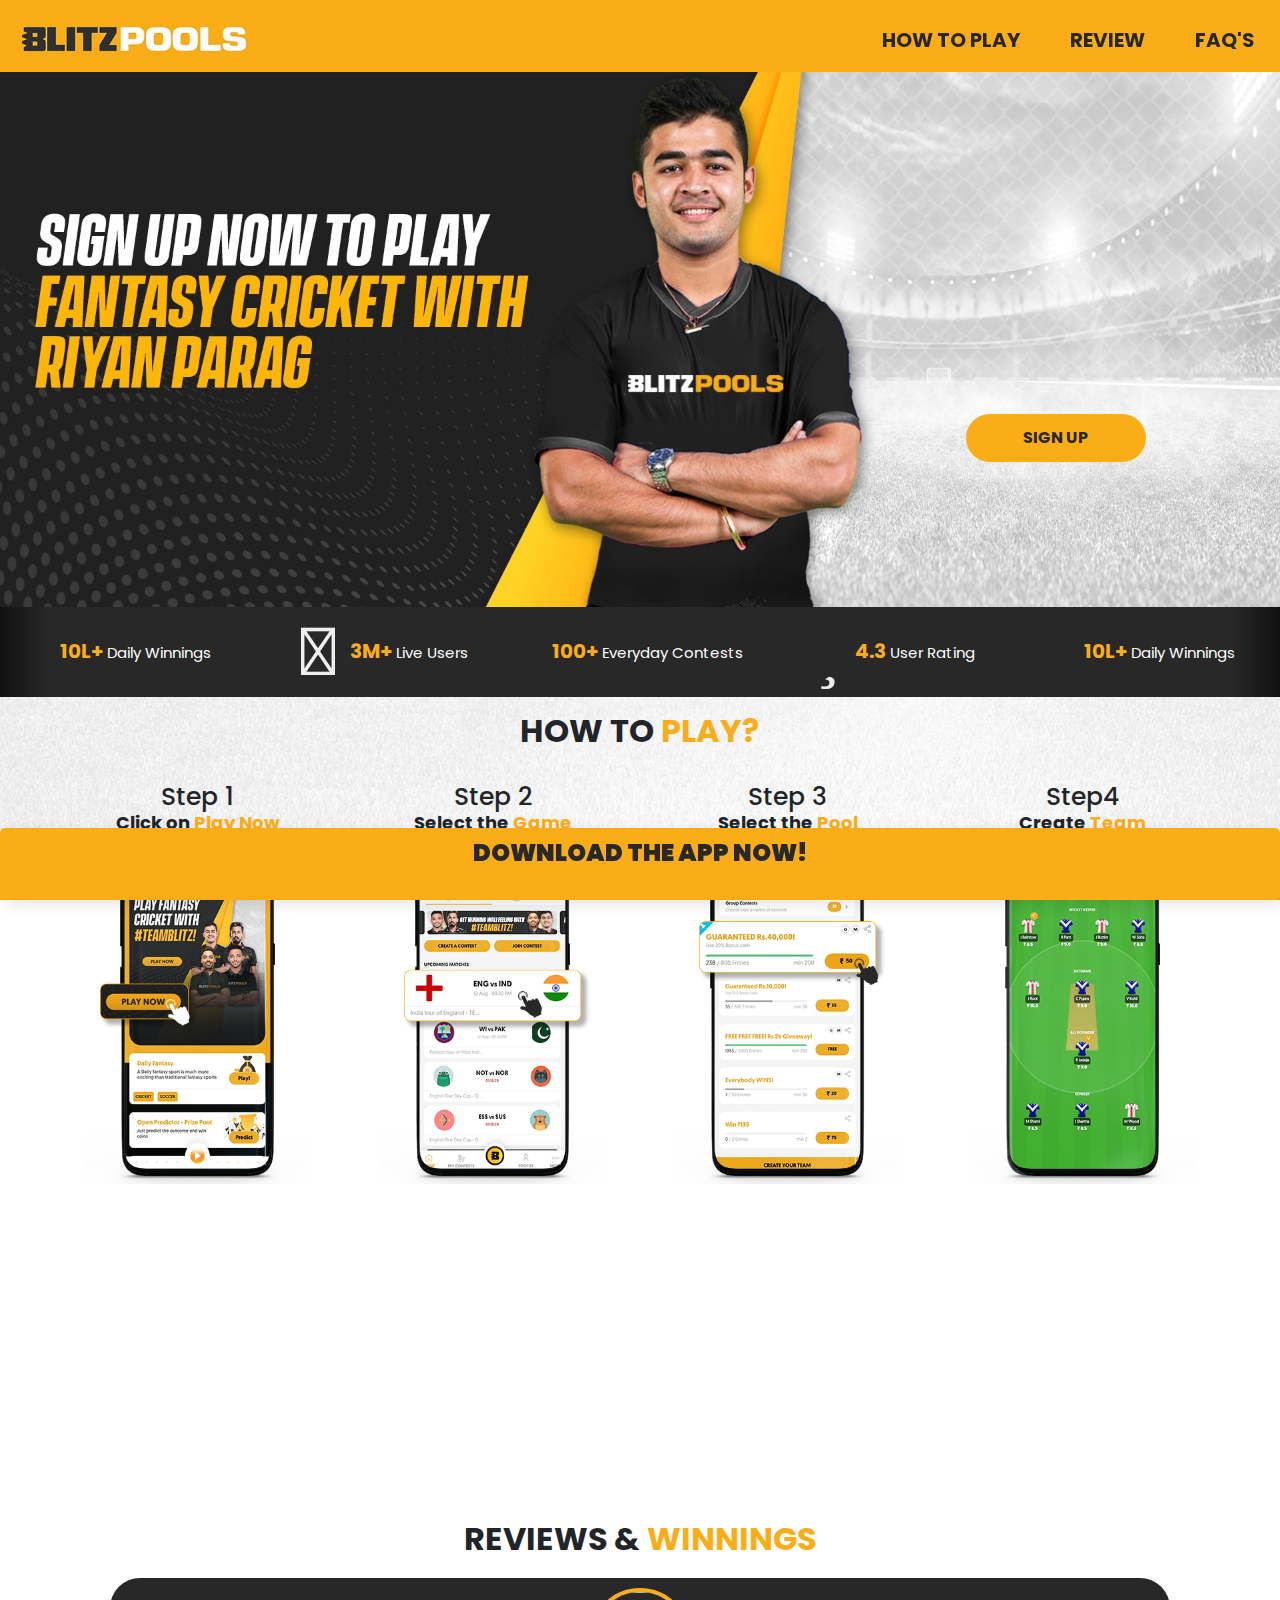
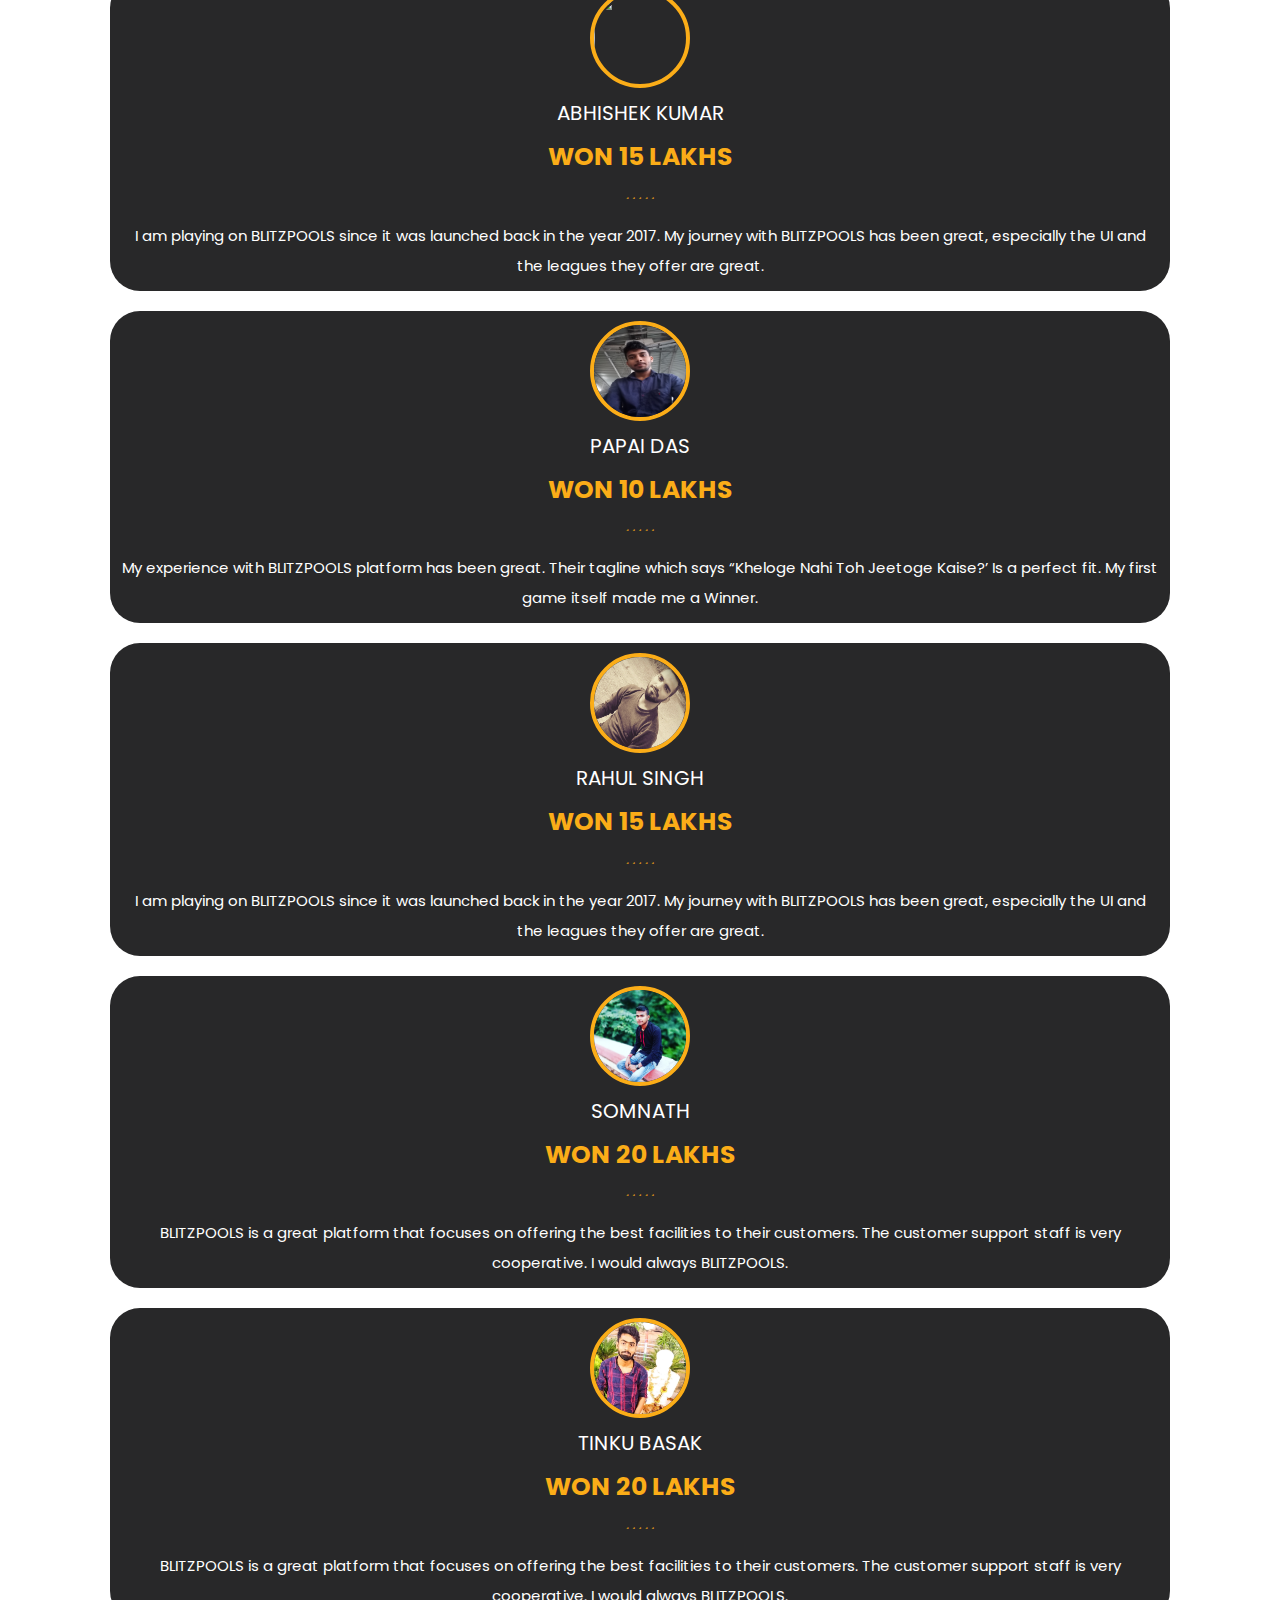
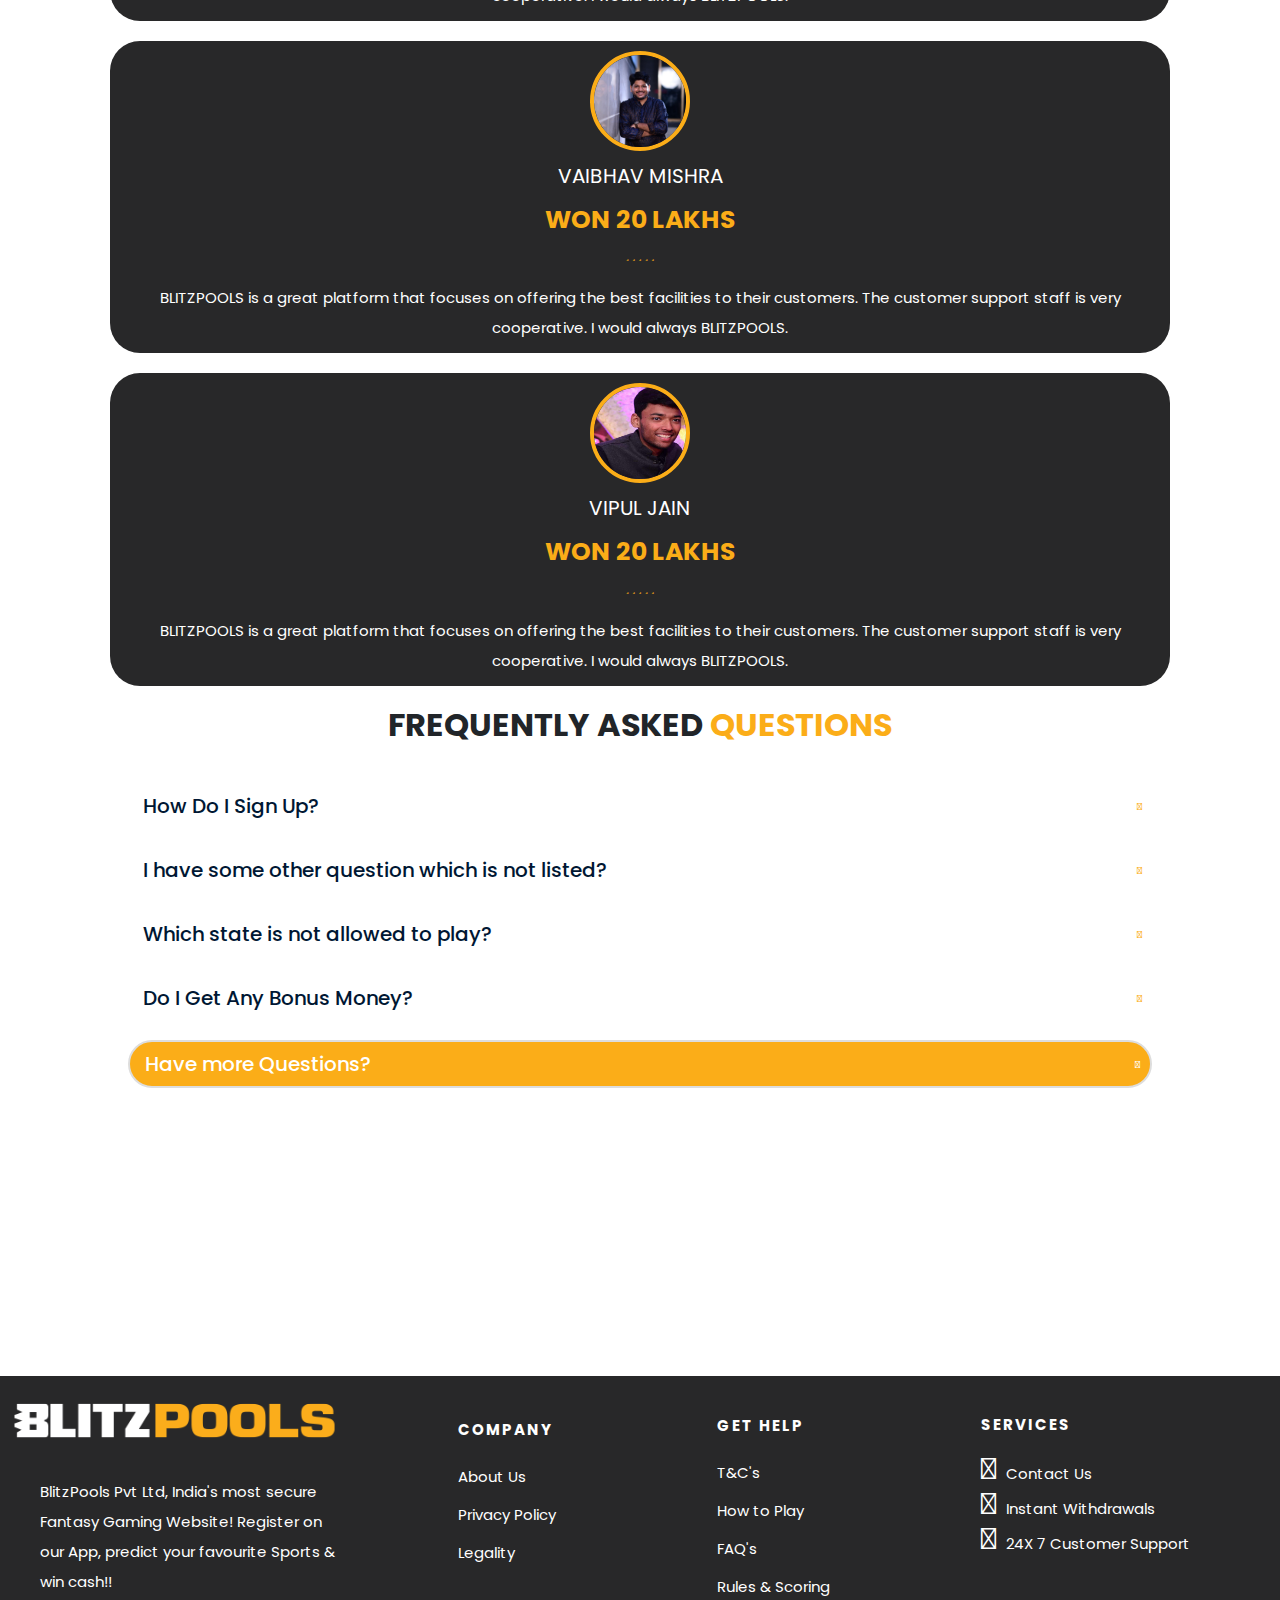
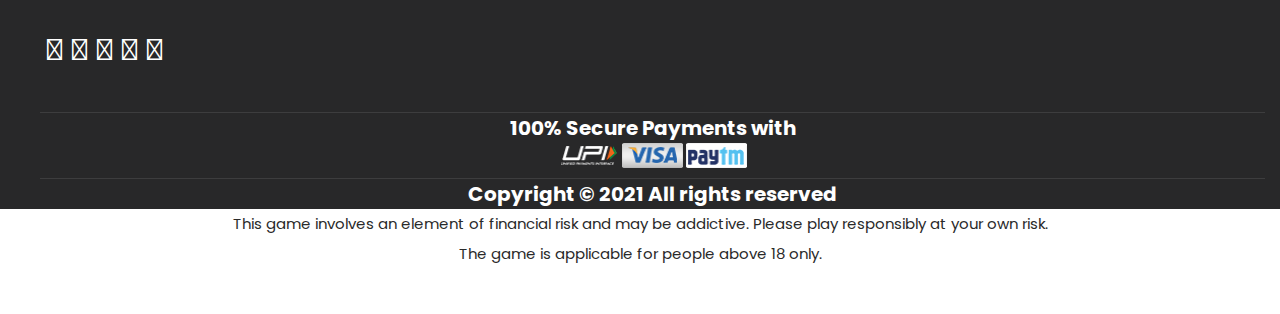
==== index.html @ 27506a24 "Add files via upload" ====
<!DOCTYPE html>
<html lang="en">

  <head>

    <meta charset="UTF-8">
    <meta name="viewport" content="width=device-width, initial-scale=1, shrink-to-fit=no">
    <meta name="description" content="">
    <meta name="author" content="">
    <link rel="preconnect" href="https://fonts.gstatic.com">

  

    <link rel="stylesheet" href="https://cdnjs.cloudflare.com/ajax/libs/font-awesome/5.12.0-2/css/all.min.css" integrity="sha256-46r060N2LrChLLb5zowXQ72/iKKNiw/lAmygmHExk/o=" crossorigin="anonymous" />
    <link href="https://fonts.googleapis.com/css2?family=Poppins:wght@100;200;300;400;500;600;700;800;900&display=swap" rel="stylesheet">


    <link href="https://maxcdn.bootstrapcdn.com/bootstrap/3.3.7/css/bootstrap.min.css" rel="stylesheet" integrity="sha384-BVYiiSIFeK1dGmJRAkycuHAHRg32OmUcww7on3RYdg4Va+PmSTsz/K68vbdEjh4u" crossorigin="anonymous">
    <link rel="stylesheet" href="https://maxcdn.bootstrapcdn.com/font-awesome/4.7.0/css/font-awesome.min.css" integrity="sha384-wvfXpqpZZVQGK6TAh5PVlGOfQNHSoD2xbE+QkPxCAFlNEevoEH3Sl0sibVcOQVnN" crossorigin="anonymous">
    <link rel="stylesheet" href="https://cdnjs.cloudflare.com/ajax/libs/owl-carousel/1.3.3/owl.carousel.min.css">
    <link rel="stylesheet" href="https://cdnjs.cloudflare.com/ajax/libs/owl-carousel/1.3.3/owl.theme.min.css">
 

    <link rel="shortcut icon" href="https://www.blitzpools.com/favicon-32x32.png" type="image/x-icon">
    <title>BLITZPOOLS</title>

    <!-- Bootstrap core CSS -->
    <link href="vendor/bootstrap/css/bootstrap.min.css" rel="stylesheet">


    <!-- Additional CSS Files -->
   
    <link rel="stylesheet" href="assets/css/templatemo-onix-digital.css">
 

    <link rel="stylesheet" href="https://maxcdn.bootstrapcdn.com/bootstrap/3.3.7/css/bootstrap-theme.min.css">

<link href="https://maxcdn.bootstrapcdn.com/font-awesome/4.7.0/css/font-awesome.min.css" rel="stylesheet">
<meta charset="utf-8">

<script src="vendor/jquery/jquery.min.js"></script>
  <script src="vendor/bootstrap/js/bootstrap.bundle.min.js"></script>


<script type="text/javascript" src="https://code.jquery.com/jquery-1.12.0.min.js"></script>
<script type="text/javascript" src="https://cdnjs.cloudflare.com/ajax/libs/owl-carousel/1.3.3/owl.carousel.min.js"></script>







  </head>

<body>


  <!---Back to top-->

  <button id="back-to-top-btn"><i class="fas fa-angle-double-up"></i></button>

  <!----end of back to top-->



  <!-- ***** Header Area Start ***** -->
  <nav id="hea">
    <div class="logo" ><img src="/Image/blitzpool_final.jpg" alt="" srcset=""></div>
    <div class="openMenu"><i class="fa fa-bars"></i></div>
    <ul class="mainMenu">
       
        <li><a href="#downloading">How to Play</a></li>
        <li><a href="#review">Review</a></li>
        <li><a href="#faq">FAQ's</a></li>
      
        <div class="closeMenu"><i class="fa fa-times"></i></div>
        <span class="icons">
          <a href="https://www.facebook.com/Blitzpools" target="_blank"><i class="fab fa-facebook fa-2x"></i></a>
                  <a href="https://twitter.com/blitzpoolsindia?lang=en" target="_blank"><i class="fab fa-twitter fa-2x"></i></a>
                  <a href="https://www.instagram.com/blitzpoolsofficial/?hl=en" target="_blank"><i class="fab fa-instagram fa-2x"></i></a>
                  <a href="https://www.youtube.com/c/Blitzpools" target="_blank"><i class="fab fa-youtube fa-2x"></i></a>
                  <a href="https://www.linkedin.com/company/blitzpools/mycompany/" target="_blank"><i class="fab fa-linkedin fa-2x"></i></a>
        </span>
    </ul>

          



    
  </nav>
 <!------starting page-->
 
 
  <div class="banner-area">
    
    <div class="content-area">
      <div class="content">
       
        <img src="/Image/Riyan_Desktop.jpg" alt="" srcset="">
      </div>
      <div class="content1"><img src="/Image/mob.jpg" alt="" srcset="">
        <button id="open-popup-btn" class="center">SIGN UP</button>
       
      </div>
     
          <!----pop up-->
        <div class="popup center">
        
          <div class="title">
            Download for Android
          </div>
          
          <img src="/Image/Button_Android.png" class="android" alt="" srcset="">
          <div class="title">
              Download for Apple
            </div>
      <img src="/Image/Button_Apple.png" class="apple" alt="" srcset="">
          <div class="dismiss-btn">
            <button id="dismiss-popup-btn">
              Dismiss
            </button>
          </div>
        </div>    
        
        <!----end of pop up-->
     
      
    </div>
  
 
      
      <div class="android-button">
        
    
        
        <button class="app-but">SIGN UP</button>
       
      </div>

     
      <div class="marquee">
        <ul class="marquee-content">
          <li><i class="fas fa-cash-register fa-xs"> </i>
            <p><span>10L+</span> Daily Winnings</p></li>

      
          <li><i class="fas fa-users fa-xs"> </i>
            <p > <span>3M+</span> Live Users</p></li>

         
             
          <li><i class="fas fa-ticket-alt fa-xs">
             </i>
             <p ><span>100+</span> Everyday Contests</p></li>
            
            
          <li><i class="fas fa-star fa-xs">
            </i> 
            <p > <span >4.3</span> User Rating</p></li>
           
            
      
        </ul>
      </div>
        
      

    </div>
<!----end of starting page-->




<!---start of downloadbutton-->
<div class="start-btn">
<a class="back-to-top" href="#">Download the App now!</a>
</div>
<div class="center11 modal-box">
  <div class="fas fa-times"></div>
  
  <header>Download for Android</header>
 <img src="/Image/Button_Android.png" alt="" srcset="">
 <header style="padding-top: 30px;">Download for Apple</header>
 <img src="/Image/Button_Apple.png" alt="" srcset="">
  
 
</div>
<script>
  $(document).ready(function(){
    $('.start-btn').click(function(){
      $('.modal-box').toggleClass("show-modal");
      $('.start-btn').toggleClass("show-modal");
    });
    $('.fa-times').click(function(){
      $('.modal-box').toggleClass("show-modal");
      $('.start-btn').toggleClass("show-modal");
    });
  });
</script>




<!--end of download button-->

<!---End of about steps-->




<!---Downloading steps-->



<section id="downloading">
  <div class="section1">
  <div class="down">
  <h1>HOW TO <span class="win">PLAY?</span></h1>
  
    </div>
  <div class="holdingcontainer">
    <div class="internalcontainerL"><h2>Step 1</h2><h5 style="font-weight: bold;">Click on <span style="color: #fbad18;">Play Now</span></h5><img class="dasimages" src="/Image/Mobile_1 (1).png" width="100%"/></div>

    <div class="internalcontainerM"><h2>Step 2</h2><h5 style="font-weight: bold;">Select the <span style="color: #fbad18;">Game</span></h5><img class="dasimages" src="/Image/Mobile_2 (1).png" width="100%"/> </div>

    <div class="internalcontainerM"><h2>Step 3</h2><h5 style="font-weight: bold;">Select the <span style="color: #fbad18;">Pool</span></h5><img class="dasimages" src="/Image/Mobile_3 (1).png" width="100%"/> </div>

    <div class="internalcontainerR"><h2>Step4</h2><h5 style="font-weight: bold;">Create <span style="color: #fbad18;">Team</span></h5><img class="dasimages" src="/Image/Mobile_4.png" width="100%"/></div>
  </div>

</div>
</section>
<!---End of Downloading steps-->

  


<!----Start of Review Tab-->
<section id="review">
  <div class="rev-section">

    <h1>REVIEWS & <span class="h22">WINNINGS</span></h1>
    

  
      
          <div id="testimonial-slider" class="owl-carousel">
             
                  <div class="testimonial">
                    <img src="/About us image/Winners/Abhishek Kumar(1).png" alt="">
                    <div class="name">Abhishek Kumar</div>
                    <div class="winnings">WON 15 LAKHS</div>
                    <div class="stars">
                      <i class="fas fa-star"></i>
                      <i class="fas fa-star"></i>
                      <i class="fas fa-star"></i>
                      <i class="fas fa-star"></i>
                      <i class="far fa-star"></i>
                    </div>
      
                   <p>
                    I am playing on BLITZPOOLS since it was launched back in the year 2017. My journey with BLITZPOOLS has been great, especially the UI and the leagues they offer are great.
                   </p>
                  </div>
                

              <div class="col">
                  <div class="testimonial">
                    <img src="/About us image/Winners/Papai Das(1).jpg" alt="">
                    <div class="name">Papai Das</div>
                    <div class="winnings">WON 10 LAKHS</div>
                    <div class="stars">
                      <i class="fas fa-star"></i>
                      <i class="fas fa-star"></i>
                      <i class="fas fa-star"></i>
                      <i class="fas fa-star"></i>
                      <i class="far fa-star"></i>
                     
                    </div>
      <p>
        My experience with BLITZPOOLS platform has been great. Their tagline which says “Kheloge Nahi Toh Jeetoge Kaise?’ Is a perfect fit. My first game itself made me a Winner.
      </p>
                  </div>
                </div>

              <div class="col">
                  <div class="testimonial">
                    <img src="/About us image/Winners/Rahul Singh(1).jpg" alt="">
                    <div class="name">Rahul Singh</div>
                    <div class="winnings">WON 15 LAKHS</div>
                    <div class="stars">
                      <i class="fas fa-star"></i>
                      <i class="fas fa-star"></i>
                      <i class="fas fa-star"></i>
                      <i class="fas fa-star"></i>
                      <i class="far fa-star"></i>
                    </div>
      
                   <p>
                    I am playing on BLITZPOOLS since it was launched back in the year 2017. My journey with BLITZPOOLS has been great, especially the UI and the leagues they offer are great.
                   </p>
                  </div>
                </div>

              <div class="col">
                  <div class="testimonial">
                    <img src="/About us image/Winners/Somnath Winner 1.jpg" alt="">
                    <div class="name">Somnath</div>
                    <div class="winnings">WON 20 LAKHS</div>
                    <div class="stars">
                      <i class="fas fa-star"></i>
                      <i class="fas fa-star"></i>
                      <i class="fas fa-star"></i>
                      <i class="fas fa-star"></i>
                      <i class="fas fa-star"></i>
                    </div>
      
                    <p>BLITZPOOLS is a great platform that focuses on offering the best facilities to their customers. The customer support staff is very cooperative. I would always BLITZPOOLS.</p>
                  </div>
                </div>

                <div class="col">
                  <div class="testimonial">
                    <img src="/About us image/Winners/Tinku Basak(2).jpg" alt="">
                    <div class="name">Tinku Basak</div>
                    <div class="winnings">WON 20 LAKHS</div>
                    <div class="stars">
                      <i class="fas fa-star"></i>
                      <i class="fas fa-star"></i>
                      <i class="fas fa-star"></i>
                      <i class="fas fa-star"></i>
                      <i class="fas fa-star"></i>
                    </div>
      
                    <p>BLITZPOOLS is a great platform that focuses on offering the best facilities to their customers. The customer support staff is very cooperative. I would always BLITZPOOLS.</p>
                  </div>
                </div>


                <div class="col">
                  <div class="testimonial">
                    <img src="/About us image/Winners/Vaibhav Mishra.jpg" alt="">
                    <div class="name">Vaibhav Mishra</div>
                    <div class="winnings">WON 20 LAKHS</div>
                    <div class="stars">
                      <i class="fas fa-star"></i>
                      <i class="fas fa-star"></i>
                      <i class="fas fa-star"></i>
                      <i class="fas fa-star"></i>
                      <i class="fas fa-star"></i>
                    </div>
      
                    <p>BLITZPOOLS is a great platform that focuses on offering the best facilities to their customers. The customer support staff is very cooperative. I would always BLITZPOOLS.</p>
                  </div>
                </div>


                <div class="col">
                  <div class="testimonial">
                    <img src="/About us image/Winners/Vipul Jain(1).jpg" alt="">
                    <div class="name">Vipul Jain</div>
                    <div class="winnings">WON 20 LAKHS</div>
                    <div class="stars">
                      <i class="fas fa-star"></i>
                      <i class="fas fa-star"></i>
                      <i class="fas fa-star"></i>
                      <i class="fas fa-star"></i>
                      <i class="far fa-star"></i>
                    </div>
      
                    <p>BLITZPOOLS is a great platform that focuses on offering the best facilities to their customers. The customer support staff is very cooperative. I would always BLITZPOOLS.</p>
                  </div>
                </div>
          </div>
      
  

</div>
</section>

<!----End of Review Tab-->

<!--Start of FAQ's-->
<section id="faq">
  <div class="title1">
  <h1>FREQUENTLY ASKED <span class="h111">QUESTIONS</span></h1></div>
  

  <div class="faq-container">
  
  <div class="accordion">
      <h5>How Do I Sign Up?</h5>
      <i class="fas fa-minus"></i>
      <i class="fas fa-plus"></i>
  </div>
  <div class="panal">
      <p>By clicking the Sign Up Button and filling your Details, you can sign up BlitzPools.</p>
  </div>


  <div class="accordion">
    <h5>I have some other question which is not listed?</h5>
    <i class="fas fa-minus"></i>
    <i class="fas fa-plus"></i>
</div>
<div class="panal">
    <p>Please mail support@blitzpools.com and our support team will respond back within 24 Hours.</p>
</div>

 

  <div class="accordion">
    <h5> Which state is not allowed to play?</h5>
    <i class="fas fa-minus"></i>
    <i class="fas fa-plus"></i>
</div>
<div class="panal">
    <p>Users from TamilNadu, Andhra Pradesh, Telangana, Odisha, Assam, Nagaland, Sikkim, Kerala, Meghalaya & West Bengal are not permitted to enter the challenges.</p>
</div>

<div class="accordion">
  <h5>Do I Get Any Bonus Money?</h5>
  <i class="fas fa-minus"></i>
  <i class="fas fa-plus"></i>
</div>
<div class="panal">
  <p>Yes, You will instantly get Rs 50 as a Sign up Bonus Instantly!</p>
</div>


<div class="accordion active">
  <h5>Have more Questions?</h5>
  <i class="fas fa-minus"></i>
  <i class="fas fa-plus"></i>
</div>
<div class="panal main">
  <a href="/faq.html" target="_blank"><p>Load more...</p></a>
</div>



 

  
</div>




</section>








<!----footer-->
<footer class="footer">

  <div class="container1">
  
 
      <div class="row">
       

          <div class="col-lg-3 col-md-6 col-sm-6">
            
              <div class="footer-about">
              
                  <div class="footer-logo">
                      <a href="#"><img src="Image/Logo_370x57 (1).png" alt=""></a>
                      
                    </div>
                
                 
                  <p>BlitzPools Pvt Ltd, India's most secure Fantasy Gaming Website! Register on our App, predict your favourite Sports & win cash!!</p>
                  <span class="footer-widget">
                    <a href="https://www.facebook.com/Blitzpools" target="_blank"><i class="fab fa-facebook fa-2x"></i></a>
                            <a href="https://twitter.com/blitzpoolsindia?lang=en" target="_blank"><i class="fab fa-twitter fa-2x"></i></a>
                            <a href="https://www.instagram.com/blitzpoolsofficial/?hl=en" target="_blank"><i class="fab fa-instagram fa-2x"></i></a>
                            <a href="https://www.youtube.com/c/Blitzpools" target="_blank"><i class="fab fa-youtube fa-2x"></i></a>
                            <a href="https://www.linkedin.com/company/blitzpools/mycompany/" target="_blank"><i class="fab fa-linkedin fa-2x"></i></a>
                  </span>
                
              </div>
    
          </div>

          <div class="col-lg-2 offset-lg-1 col-md-3 col-sm-6">
              <span class="footer-widget c-1">
                <h6>Company</h6>
                  
                    <li>  <a href="/aboutus.html" target="_blank">About Us</a></li>
                    <li>  <a href="/privacy.html" target="_blank">Privacy Policy</a></li>
                    <li>  <a href="/legal.html" target="_blank">Legality</a></li>
                    <li>  <a href="/legal.html" target="_blank" style="color: #282829;" >Legality</a></li>
              </span>
          </div>

          <div class="col-lg-2 col-md-3 col-sm-6">
              <span class="footer-widget c-2">
                  <h6>Get Help</h6>
                  
                  <li>      <a href="/t&c.html" target="_blank">T&C's</a></li>
                    <li>     <a href="/play.html" target="_blank">How to Play</a></li>
                      <li>    <a href="/faq.html" target="_blank">FAQ's</a></li>
                        <li>  <a href="#downloading">Rules & Scoring </a></li>
                        <li>  <a href="#downloading" style="color: #282829;" >Rules & Scoring </a></li>


                  
              </span>
          </div>

          <div class="col-lg-3 offset-lg-1 col-md-6 col-sm-6">
              <div class="footer-widget c-3">
                  <h6>Services</h6>
                  <div class="footer-newslatter">
                      <p style="font-weight: 400;"><i class="fas fa-address-card fa-2x" style="padding-right: 10px;"></i><a style="color: white;" href="/contact.html" target="_blank">Contact Us</a></p>
                      <p style="font-weight: 400;"><i class="fas fa-money fa-2x" style="padding-right: 10px;"></i>Instant Withdrawals </p>
                      <p style="font-weight: 400;"><i class="fas fa-phone fa-2x" style="padding-right: 10px;"></i>24X 7 Customer Support </p>
              
                  </div>

              </div>
       


      </div>

      <div class="row">
          <div class="col-lg-12 text-center">
              <div class="footer-copyright-text">
                  <p style="font-weight: bold;font-size: 20px;">100% Secure Payments with</p>
                
                <div class="payment">
                <img src="/Image/Upi.png" style="width: 5%;" alt="" srcset="">
                <img src="/Image/Visa.png" style="width: 5%;" alt="" srcset="">
                <img src="/Image/Paytm.png" style="width: 5%;" alt="" srcset="">
                </div>
              </div>

          </div>
      </div>

      <div class="row">
          <div class="col-lg-12 text-center">
              <div class="footer-copyright-text ">
                  <p style="font-weight: bold;font-size: 20px;">Copyright &copy; 2021 All rights reserved</p>
     
              </div>
          </div>
      </div>

     


  </div>

</footer>
<div class="row1" style="padding-bottom: 45px;">
         
  <p>This game involves an element of financial risk and may be addictive. Please play responsibly at your own risk. <br>The game is applicable for people above 18 only.</p>

</div>
<!----End of footer-->















  <!-- Scripts -->

  <!-- <script type="text/javascript" src="https://code.jquery.com/jquery-1.12.0.min.js"></script>
  <script type="text/javascript" src="https://cdnjs.cloudflare.com/ajax/libs/owl-carousel/1.3.3/owl.carousel.min.js"></script>
   -->
  <script>
      $(document).ready(function(){
          $("#testimonial-slider").owlCarousel({
              items:3,
              itemsDesktop:[1000,3],
              itemsDesktopSmall:[980,2],
              itemsTablet:[768,2],
              itemsMobile:[900,1],
              pagination:true,
              navigation:false,
              slideSpeed:1000,
              autoPlay:true
          });
      });
  </script>
  
  
  <script src="assets/js/owl-carousel.js"></script>
  <script src="assets/js/animation.js"></script>
  <script src="assets/js/imagesloaded.js"></script>
  <script src="assets/js/custom.js"></script>

  <script src="./assets/app.js"></script>
  
  
</body>
</html>
---- assets/css/templatemo-onix-digital.css ----
@import url('https://fonts.googleapis.com/css?family=Montserrat');
@import url('https://fonts.googleapis.com/css2?family=Poppins:wght@100;200;300;400;500;600;700;800;900&display=swap');
html, body, div, span, applet, object, iframe, h1, h2, h3, h4, h5, h6, p, blockquote, div
pre, a, abbr, acronym, address, big, cite, code, del, dfn, em, font, img, ins, kbd, q,
s, samp, small, strike, strong, sub, sup, tt, var, b, u, i, center, dl, dt, dd, ol, ul, li,
figure, header, nav, section, article, aside, footer, figcaption {
  margin: 0;
  padding: 0;
  border: 0;
  outline: 0;
}





ul, li {
  padding: 0;
  margin: 0;
  list-style: none;
}


* {
  box-sizing: border-box;
}

html, body {
  font-family: 'Poppins', sans-serif;
  font-weight: 400;
  background-color:#fbad18;
  -ms-text-size-adjust: 100%;
  -webkit-font-smoothing: antialiased;
  -moz-osx-font-smoothing: grayscale;
  overflow-x: hidden;
}

a {
  text-decoration: none !important;
}

h1, h2, h3, h4, h5, h6 {
  margin-top: 0px;
  margin-bottom: 0px;
}

ul {
  margin-bottom: 0px;
}

p {
  font-size: 15px;
  line-height: 30px;
  color: #2a2a2a;
}

img {
  width: 100%;
  overflow: hidden;
}


.content img{
   width: 100%;
   margin-top: 20px;
   background-repeat: no-repeat;
   background-size: cover;
   background-position: center center;
   background-attachment: fixed; 

}

.content1 img{
display: none;
}
.download-but img{
  display: none;
}


.banner-area .android-button .app-but{
  position: absolute;
  top: 46%;
  left:75.5%;
  width: 14%;
  outline: none;
  cursor: pointer;
  display: block;
  border: 0;
  font-size: 16px;
  line-height: 1;
  padding:16px 30px ;
  border-radius: 30px;
  background: #fbad18;
  color:#282829;
  font-weight: bold;
}


/*marquee*/

:root {
  --marquee-width: 100vw;
  --marquee-height: 10vh;
 
  --marquee-elements-displayed: 5;
  --marquee-element-width: calc(var(--marquee-width) / var(--marquee-elements-displayed));
  --marquee-animation-duration: calc(var(--marquee-elements) * 3s);
  
}

.marquee {
  width: var(--marquee-width);
  height: var(--marquee-height);
  background-color: #282829;
  color: #eee;
  overflow: hidden;
  position: relative;
  
}
.marquee:before, .marquee:after {
  position: absolute;
  top: 0;
  width: 5rem;
  height: 100%;
  content: "";
  z-index: 1;
}
.marquee:before {
  left: 0;
  background: linear-gradient(to right, #111 0%, transparent 100%);
}
.marquee:after {
  right: 0;
  background: linear-gradient(to left, #111 0%, transparent 100%);
}
.marquee-content {
  list-style: none;
  height: 100%;
  display: flex;
  animation: scrolling var(--marquee-animation-duration) linear infinite;
}
.marquee-content p{
  color: white;
  padding-left: 15px;
}
.marquee-content span{
color: #fbad18;font-size: 20px;font-weight: bold;
}

@keyframes scrolling {
  0% { transform: translateX(0); }
  100% { transform: translateX(calc(-1 * var(--marquee-element-width) * var(--marquee-elements))); }
}
.marquee-content li {
  display: flex;
  justify-content: center;
  align-items: center;
 
  flex-shrink: 0;
  width: var(--marquee-element-width);
  max-height: 100%;
  font-size: calc(var(--marquee-height)*3/4); /* 5rem; */
  white-space: nowrap;
}

.marquee-content li img {
  width: 80%;
  
  border: 2px solid #eee;
}

@media (max-width: 600px) {
  html { font-size: 5px; }
  :root {
    --marquee-width: 100vw;
    --marquee-height: 7vh;
    --marquee-elements-displayed: 2;
    
  }
  .marquee:before, .marquee:after { width: 2rem; }
  .marquee {
    width: 100%;
    height: 50px;
  }
  .marquee-content p{
    color: white;
    padding-left: 7px;
    font-size: 13px;
  }
  .marquee-content span{
  color: #fbad18;font-size: 15px;font-weight: bold;
  
  }
  
}



/*popup*/
#open-popup-btn{
  display: none;
}
.center {
  position:absolute;
  top:50%;
  left:50%;
  transform:translate(-50%,-50%);
}
.popup {
  width:350px;
  height:320px;
  padding:30px 20px;
  background:#f5f5f5;
  border-radius:10px;
  box-sizing:border-box;
  z-index:2;
  text-align:center;
  opacity:0;
  top:-200%;
  transform:translate(-50%,-50%) scale(0.5);
  transition: opacity 300ms ease-in-out,
              top 1000ms ease-in-out,
              transform 1000ms ease-in-out;
}
.popup.active {
  opacity:1;
  top:50%;
  transform:translate(-50%,-50%) scale(1);
  transition: transform 300ms cubic-bezier(0.18,0.89,0.43,1.19);
}
.popup .icon {
  margin:5px 0px;
  width:50px;
  height:50px;
  border:2px solid #34f234;
  text-align:center;
  display:inline-block;
  border-radius:50%;
  line-height:60px;
}
.popup .icon i.fa {
  font-size:30px;
  color:#34f234;
} 
.popup .title {
  margin:5px 0px;
  font-size:20px;
  font-weight:600;
}
.popup center .android button, .popup center .apple button{
    cursor: pointer;
    outline: none;
}
.popup .description {
  color:#222;
  font-size:15px;
  padding:5px;
}
.popup .dismiss-btn {
  margin-top:15px;
}

.popup .dismiss-btn button {
  padding:10px 20px;
  background:#111;
  color:#f5f5f5;
  border:2px solid #111;
  font-size:16px;
  font-weight:600;
  outline:none;
  border-radius:10px;
  cursor:pointer;
  transition: all 300ms ease-in-out;
}
.popup .dismiss-btn button:hover {
  color:#111;
  background:#f5f5f5;
}
.popup > div {
  position:relative;
  top:10px;
  opacity:0;
}
.popup.active > div {
  top:0px;
  opacity:1;
}
.popup.active .icon {
  transition: all 300ms ease-in-out 250ms;
}
.popup.active .title {
  transition: all 300ms ease-in-out 300ms;
}
.popup.active .description {
  transition: all 300ms ease-in-out 350ms;
}
.popup.active .dismiss-btn {
  transition: all 300ms ease-in-out 400ms;
}
/*end of pop up*/


@media (max-width: 722px) {
 #open-popup-btn{
    top: 55%;
    display: block;
    border: 0;
    line-height: 1;
    font-size: 16px;
    padding: 16px 30px;
    border-radius: 30px;
    background: #fbad18;
    color: #282829;
    outline: none;
    cursor: pointer;
    font-weight: bold;
  }
 
  .content img{
    display: none;
  }
  .content1 img{
    padding-top: 70px;
    display: block;
  }

 
  

  .banner-area .android-button{
  display: none;
  }
  .banner-area .apple-button{
  display: none;
    
  }


}

/* start of nav bar*/
html,
body {
  background: #fff;
  font-family: 'Poppins', sans-serif;

}


nav {
  position: fixed;
  top: 0;
  left: 0;
  width: 100%;
  background: #fbad18;
  color:#282829;
  display: flex;
  justify-content: space-between;
  transition: 0.6s;
  z-index: 10000;

 
}
nav .mainMenu {
  position: relative;
  display: flex;
  list-style: none;
  height: 20px;
}
nav .mainMenu li a {
  position: relative;
  display: inline-block;
  padding: 25px;
  text-decoration: none;
  text-transform: uppercase;
  color: #282829;
  font-size: 20px;
  font-weight: bold;
  transition: 0.6s;
}
nav .mainMenu li a:hover {
  color: white;
  background: none;
}
nav .openMenu {
  font-size: 20px;
  margin: 20px;
  display: none;
  cursor: pointer;
}
nav .mainMenu .closeMenu , .icons i {
  font-size: 5rem;
  display: none;
  cursor: pointer;
  color: #282829;
}
.fa-facebook:hover {color: rgb(0, 110, 255);}
.fa-twitter:hover {color: rgb(86, 154, 243);}
.fa-instagram:hover {color: rgb(255, 0, 191);}


nav .logo {
  margin: 6px;
  font-size: 40px;
  cursor: pointer;
  width: 20%;
}

@media (max-width: 768px) {

  nav .logo{
    padding-top: 5px;
    padding-left: 50px;
    width: 100%;
  }
  #top .item img{
    padding-left:0px;
  }
  #top .owl-carousel{
    padding-left: 20px;
  }
}
@media (max-width: 991px) {
  html, body {
    overflow-x: hidden;
  }

  nav .mainMenu {
    height: 100vh;
    position: fixed;
    top: 0;
    right: 0;
    left: 0;
    z-index: 10;
    flex-direction: column;
    justify-content: center;
    align-items: center;
    background: #fbad18;
    transition: top 1s ease;
    display: none;
    font-weight: bold;

}
nav .mainMenu .closeMenu {
    display: block;
    position: absolute;
    top: 20px;
    right: 20px;

}
nav .openMenu {
    display: block;
}
nav .mainMenu li a:hover {
    background: none;
    color: white;
    font-size: 1.6rem;
    
}
.icons i {
    display: inline-block;
    padding: 12px;
}
}



/*end of nav bar*/


/*scroll up*/



#back-to-top-btn {
  
  position: fixed;
  bottom: 60px;
  right: 20px;
  width: 45px;
  height: 45px;
  font-size: 22px;
  display: none;
  background: white;
  color: #282829;
  outline: none;
  line-height: 45px;
  /* border-radius: 50%; */
  text-align: center;
  cursor: pointer;
 border: none;
  justify-content: space-between;
  border: 3px solid #282829;
  z-index: 10000;
  transition-duration: 0.2s;
  transition-timing-function: ease-in-out;
  transition-property: background-color, color;
}
#back-to-top-btn:hover, #back-to-top-btn:focus {
  background-color: #333;
  color: #fff;  
}

@media(max-width: 992px) {
  .container { padding: 20px 100px; }
  #back-to-top-btn { font-size: 22px; width: 40px; height: 80px; bottom: 50px; right: 15px; }
}
@media(max-width:768px) {
  body { font-size: 16px; }
  .container { padding: 10px 50px; }
  h1 { font-size: 26px; }
  h2 { font-size: 22px; }
  hr { margin: 30px 0; }
  #back-to-top-btn {font-size: 22px;width: 40px; height: 40px; bottom: 60px; right: 6px; }

}


/*end of scroll up*/

/*download now*/

.overlay {
  position: fixed;
  top: 0;
  bottom: 0;
  left: 0;
  right: 0;
  /* background: rgba(0, 0, 0, 0.7); */
  transition: opacity 500ms;
  visibility: hidden;
  opacity: 0;
}
.overlay:target {
  visibility: visible;
  opacity: 1;
}
.pop11 {
  margin: 70px auto;
  padding: 50px;
  background: #fff;
  border-radius: 5px;
  width: 30%;
  
  
  position: fixed;
  
  /* background: #fbad18; */
  color:#282829;
  display: flex;
  justify-content: space-between;
  transition: 0.6s;
  z-index: 10000;
}


.pop11 h2 {
  margin-top: 0;
 
  color: #333;
  font-family: Tahoma, Arial, sans-serif;
}
.pop11 .close11 {
  
  bottom: 0px;
  left: 150px;
  transition: all 200ms;
  font-size: 22px;
  font-weight: bold;
  text-decoration: none;
  color: #333;
}
.pop11 .close11:hover {
  color: #06D85F;
}
.pop11 .content11{
  max-height: 30%;
  overflow: auto;
}

@media screen and (max-width: 700px){
  
  .pop11{
    width: 70%;
  }
}

/*sticky button*/

.back-to-top{
  position: fixed;
  bottom: 0px;
   
  width: 100%;
  height: 8%;
  display: block;
  background: #fbad18;
  /* line-height: 45px; */
  border-radius: 3px;
  text-align: center;
  cursor: pointer;
 border: none;
  justify-content: space-between;

  z-index: 10000;

}
.back-to-top a{
  text-transform: uppercase;
  font-weight: 900;
  font-size: 22px;
  color: #282829;
  /* padding-left:40% ; */
  
}


/*download now*/::selection{
  color: white;
  background: #48DBFB;
}
.center11,.start-btn{



  position: fixed;
  bottom: 0px;
  
  width: 100%;
  height: 10px;
  font-size: 22px;

  background: #fbad18;
  color: #282829;
  outline: none;
  line-height: 30px;
  text-align: center;
  cursor: pointer;

  justify-content: space-between;

  z-index: 10000;
  transition-duration: 0.2s;
  transition-timing-function: ease-in-out;
  transition-property: background-color, color;



}
.start-btn a{
  font-size: 24px;
  color: #282829;
  padding: 10px 15px;
  border-radius: 5px;
  text-decoration: none;
  text-transform: uppercase;
  font-weight: 900;
  box-shadow: 5px 5px 15px rgba(0,0,0,.1);


}
.modal-box{
  top: 80%;
  
  left: 36%;
  opacity: 0;
  visibility: hidden;
  background: #fbad18;
  height: auto;
  width: 400px;
  padding: 30px;
  border-radius: 5px;

  box-shadow: 5px 5px 30px rgba(0,0,0,.2);
}
.start-btn.show-modal{
  opacity: 0;
  visibility: hidden;
}
.modal-box.show-modal{
  top: 50%;
  opacity: 1;
  visibility: visible;
  transition: .4s;
}
.modal-box .fa-times{
  position: absolute;
  top: 0;
  right: 0;
  background: #fbad18;
  height: 45px;
  width: 50px;
  line-height: 40px;
  color: #282829;
  font-size: 18px;
  border-radius: 0 5px 0 50px;
  padding-left: 13px;
  cursor: pointer;
}
.fa-times:hover{
  font-size: 22px;
}

.modal-box header{
  font-size: 22px;
  font-weight: 800;
  margin-bottom: 10px;
  color: #282829;
}
.modal-box img{
  width: 70%;
}

@media (max-width: 500px) {
.start-btn{
  width: 100vh;
  height: 0%;

}
.start-btn a{
  text-align: center;
  font-size: 22px;
  left: 0;
  height: 7%;
}
.modal-box{
  width: 100%;
  left: 00%;
}
}


/*End of About us */

body{
  background-image: url(/Image/Backgroundmobile.jpg);
  background-attachment: fixed;
  background-position: center;
}

/* START OF Downloading steps */
#downloading{
  padding-top: 15px;
  
}
.down {
  text-align: center;
}
.down h1{
  font-weight: bold;
  font-size: 32px;

}
.down h1 .win{
  color: #fbad18;
}
.holdingcontainer{
  max-width: 100%;
  min-height: 100vh;
  margin-top: -50px;
  display: flex;

  padding: 50px;
  box-sizing: border-box;
  flex-direction: row;
}

.internalcontainerL{
  flex: 1;
 
  padding: 30px;
  font-size: 12px;
  font-family: 'Poppins', sans-serif;
  margin: 2px;
}



.internalcontainerM{
  flex: 1;

  padding: 30px;
  font-size: 12px;
  font-family: 'Poppins', sans-serif;
  margin: 2px;
}

.internalcontainerR{
  flex: 1;
 
  padding: 30px;
  font-size: 12px;
  font-family: 'Poppins', sans-serif;
  margin: 2px;
  text-align: center;

}
.internalcontainerL h5, .internalcontainerM h5, .internalcontainerR h5{
  text-align: center;
  font-size: 18px;
}
.internalcontainerL h2, .internalcontainerM h2, .internalcontainerR h2{
  text-align: center;
  font-size: 25px;
}

@media screen and (max-width: 768px){
  #downloading{
    padding-top: 65px;
  }
  .holdingcontainer{
    flex-direction: column;
  }
  .down{
    font-size: 10%;
	  margin-top: -50px;
  }
  .internalcontainerL, .internalcontainerM, .internalcontainerR h4{
    text-align: center;


  }
  .internalcontainerM{
    margin-top: -50px;
  }
  .internalcontainerR{
    margin-top: -50px;
  }
  .holdingcontainer h5{
    font-size: 15px;
  }
}



/*End of downloading steps*/

/*start of review tab*/
#review{
  margin-top: -80px;
 
  
}
.rev-section{
  margin: auto;
  padding: 0 1rem;
  max-width: 1100px;
  text-align: center;
  

}

.rev-section h1{
  font-weight: bold;
  font-size: 32px;
  padding-bottom: 20px;

}
.rev-section h1 .h22{
  color: #fbad18;
}
.testimonial{
  margin: 0 10px 20px;
  
      background: #282829;
      color: white;
      padding: 10px;
      border-radius: 30px;
      text-align: center;
      
    
}

.col{
  flex: 100%;
    max-width: 100%;
   
}
.testimonial img{
  width: 100px;
  height: 100px;
  border-radius: 50%;
  border: 4px solid #fbad18;
  
  
}
.testimonial p{
  color: white;


}

.name{
  font-size: 20px;
  text-transform: uppercase;
  margin: 10px 0;
}
.stars{
  color: #fbad18;
  margin-bottom: 20px;
}
.winnings{
  font-weight: bolder;
  color: #fbad18;
  font-size: 25px;
  padding-bottom: 10px;
}
.testimonial .testimonial-content{
  padding: 35px 25px 35px 50px;
  margin-bottom: 35px;
  background: #fff;
  
}
.testimonial .testimonial-content:before{
  content: "";
  position: relative;
  bottom: -30px;
  left: 0;
  border-top: 15px solid #718076;
  border-left: 15px solid transparent;
  border-bottom: 15px solid transparent;
}
.testimonial .testimonial-content:after{
  content: "";
  position: relative;
  bottom: -30px;
  right: 0;
  border-top: 15px solid #718076;
  border-right: 15px solid transparent;
  border-bottom: 15px solid transparent;
} 
.testimonial-content .testimonial-icon{
  width: 50px;
  height: 45px;
  background: #0CCA4A;
  text-align: center;
  font-size: 22px;
  color: #fff;
  line-height: 42px;
  position: absolute;
  top: 37px;
  left: -19px;
}
.testimonial-content .testimonial-icon:before{
  content: "";
  border-bottom: 16px solid #05A739;
  border-left: 18px solid transparent;
  position: absolute;
  top: -16px;
  left: 1px;} 

 .testimonial .description{
  font-size: 15px;
  font-style: italic;
  color: #8a8a8a;
  line-height: 23px;
  margin: 0;
}
.testimonial .title{
  display: block;
  font-size: 18px;
  font-weight: 700;
  color: #525252;
  text-transform: capitalize;
  letter-spacing: 1px;
  margin: 0 0 5px 0;
}
.testimonial .post{
  display: block;
  font-size: 14px;
  color: #0CCA4A;
}
.owl-theme .owl-controls{

  margin-top: 20px;
}
.owl-theme .owl-controls .owl-page span{
  background: #ccc;
  opacity: 1;
  transition: all 0.4s ease 0s;
}
.owl-theme .owl-controls .owl-page.active span,
.owl-theme .owl-controls.clickable .owl-page:hover span{
  /* position: absolute; */
  background: #282829;
}
@media screen and (max-width:960px) {
  .col{
    flex: 100%;
    max-width: 80%;
  }
  }
  
  
  
  @media (max-width: 678px){
   
    .col{
      flex: 100%;
      max-width: 100%;
    }
  
    .testimonials{
        padding-left: 10px;
        max-width: 100%;
    }
   
    
  }


/*end of review tab*/


/*start of faq*/

#faq{
  padding-top: 250px;
  min-height: 100vh;
  width: 80%;
  margin: 0 auto;
  margin-top: -250px;
  display: flex;
  flex-direction: column;
  align-items: center;

}

.container{
  width: 60%;
  margin: 0 auto;
  margin-top: 100px;
}

.container h2{
  position: relative;
  width: 23rem;
  color: hotpink;
  margin: 20px 0;
}

.container h2::after{
  position: absolute;
  content: '';
  width: 67px;
  height: 2px;
  right: 5px;
  background-color: hotpink;
  bottom: 0;
}

.accordion{
  width: 100%;
  padding: 0 5px;
  cursor: pointer;
  display: flex;
  margin: 10px 0;
  justify-content: space-between;
  align-items: center;
  padding: 10px;
  border-radius: 30px;
  
}

.accordion i {
  color: #fbad18;
  transition: all .5s ease-in;
}
.accordion .fa-minus{
  display: none;
}
.active, .accordion:hover{
  background-color: #fbad18;
  color: white;
  transition: all .5s ease-in;
  border: 2px solid #dddddd;
}
.active .fa-minus{
  display: block;
}
.active .fa-plus{
  display: none;
}
.accordion h5{
  font-size: 20px;
  margin: 0;
  color: #001733;
  padding-left: 5px;
}
.active i, .active h5 , .accordion:hover i , .accordion:hover h5{
  color: white;
}
.panal{
  padding: 0 15px;
  border-left: 1px solid #fbad18;
  margin-left: 25px;
  font-size: 14px;
  text-align: justify;
  overflow: hidden;
  transition: all .5s ease-in;
  max-height: 0;
}



.title1 h1 {
  font-weight: bold;
  font-size: 32px;
  padding-bottom: 30px;
}
.title1 .h111{
  
  color: #fbad18;
}
.main p{
  color: blue;
  text-decoration: underline;
}

@media (max-width: 702px) {
  .load-more{
    top: 448%;
    width: 12%;
    right: 2%;
  }
  .faa{
    padding-left: 20px;
  }
  .ff h2{
    text-align: center;
  }
  .content p {
    font-size: 15px;
  }
  .label1{
    font-size: 15px;
  }
  .title1 h1{
    text-align: center;
  }
  .faq-list{
    padding-left: 50px;
  }
}

/*end of FAQ*/




/* 
---------------------------------------------
Footer Style
--------------------------------------------- 
*/

.footer{
  background: #282829;
   margin-top: 20px; 
}
.footer-about{
  margin-bottom: 30px;
  margin-top: -80px;
}
.footer-about .footer-logo{
  margin-bottom: 30px;
	 margin-left: -30px;
}
.footer-about p{
  color:white;
  margin-bottom: 30px;
  font-weight: 400;
}
.footer-about .footer-widget i{
  color:white;
  padding-left: 7px;
  font-size: 30px;
}
.footer-about a:hover{
  color: white;
}
.footer-widget{
  margin-bottom: 30px;
  margin-top: -60px;
  
}
.footer-widget h6{
  color:  #ffffff;
  font-size: 15px;
  font-weight: 700;
  text-transform: uppercase;
  letter-spacing: 2px;
  margin-bottom: 20px;
  margin-top:-55px;
}

.footer-widget.c-1{
  line-height: 36px;
  margin-right: 800px;
  list-style: none;
  
  
}
.footer-widget.c-1 a{
  color: white;
  font-size: 15px;
  
}
.footer-widget.c-1 a:hover{
  color: #fbad18;
}
.footer-widget.c-2{
  line-height: 36px;
  list-style: none;
}
.footer-widget.c-2 h6{
  padding-left: 50px;
  margin-top: -59px;
}
.footer-widget.c-2 h6{
  margin-top: -59px;
}
.footer-widget.c-2 a{
  color: white;
  font-size: 15px;
  padding-left: 50px;
}
.footer-widget.c-2 a:hover{
  color: #fbad18;
}
.footer-widget .footer-newslatter p{
  color: white;
}
.footer-widget .footer-newslatter form{
  position: relative;
}
.footer-widget .footer-newslatter form input{
  width: 100%;
  font-size: 15px;
  color:white;
  background: transparent;
  border: none;
  padding: 15px 0;
  border-bottom: 2px solid white;
}
.footer-widget .footer-newslatter form input::placeholder{
  color: white;
}
.footer-widget .footer-newslatter form button{
  color: white;
  font-size: 16px;
  position: absolute;
  right: 5px;
  top: 0;
  height: 100%;
  background: transparent;
  border: none;
}
.footer-copyright-text{
  
  border-top: 1px solid rgba(255, 255, 255, 0.1);
 
  margin-top: 10px;
}
.footer-copyright-text p{

  color:white;
  margin-bottom: 0;
}
.footer-copyright-text p i{
 
  color: #e53637;
}
.footer-copyright-text p a{
 
  color: #e53637;
}
.footer-copyright-text1{
  
  border-top: 1px solid rgba(255, 255, 255, 0.1);
  background-color: white;
}
.row1 p{
  background-color: white;
  text-align: center;
}
.c-2 {
  
 
}

.container1{
  width: 100%;
  display: block;
  margin: auto;
  padding-top: 100px;
  padding-left: 40px;
}
@media (min-width:200px) and (max-width: 702px) {
	.footer{
    /* margin-top: 25px; */
  }
  
  .footer-about .footer-widget i{
    color:white;
    padding-left: 15px;
    font-size: 35px;
    margin-top: -5px;
  }
  .footer-widget h6{
      padding-top: 50px;
      padding-right: 50px;
  }
  .footer-widget.c-2 h6{
    margin-left: -50px;
  }
  .footer-widget.c-2 a{
    margin-left: -50px;
    padding-bottom: 50px;
  }
  .footer-copyright-text p{
      margin-left: -50px;
  }
  .footer-widget.c-3 h6{
    margin-top: 40px;
  }
}
/* 
---------------------------------------------
responsive
--------------------------------------------- 
*/


@media (max-width: 767px) {

  .payment img{
    min-width: 12%;
    
  }
  .payment{
    margin-left: -70px;
    }
}
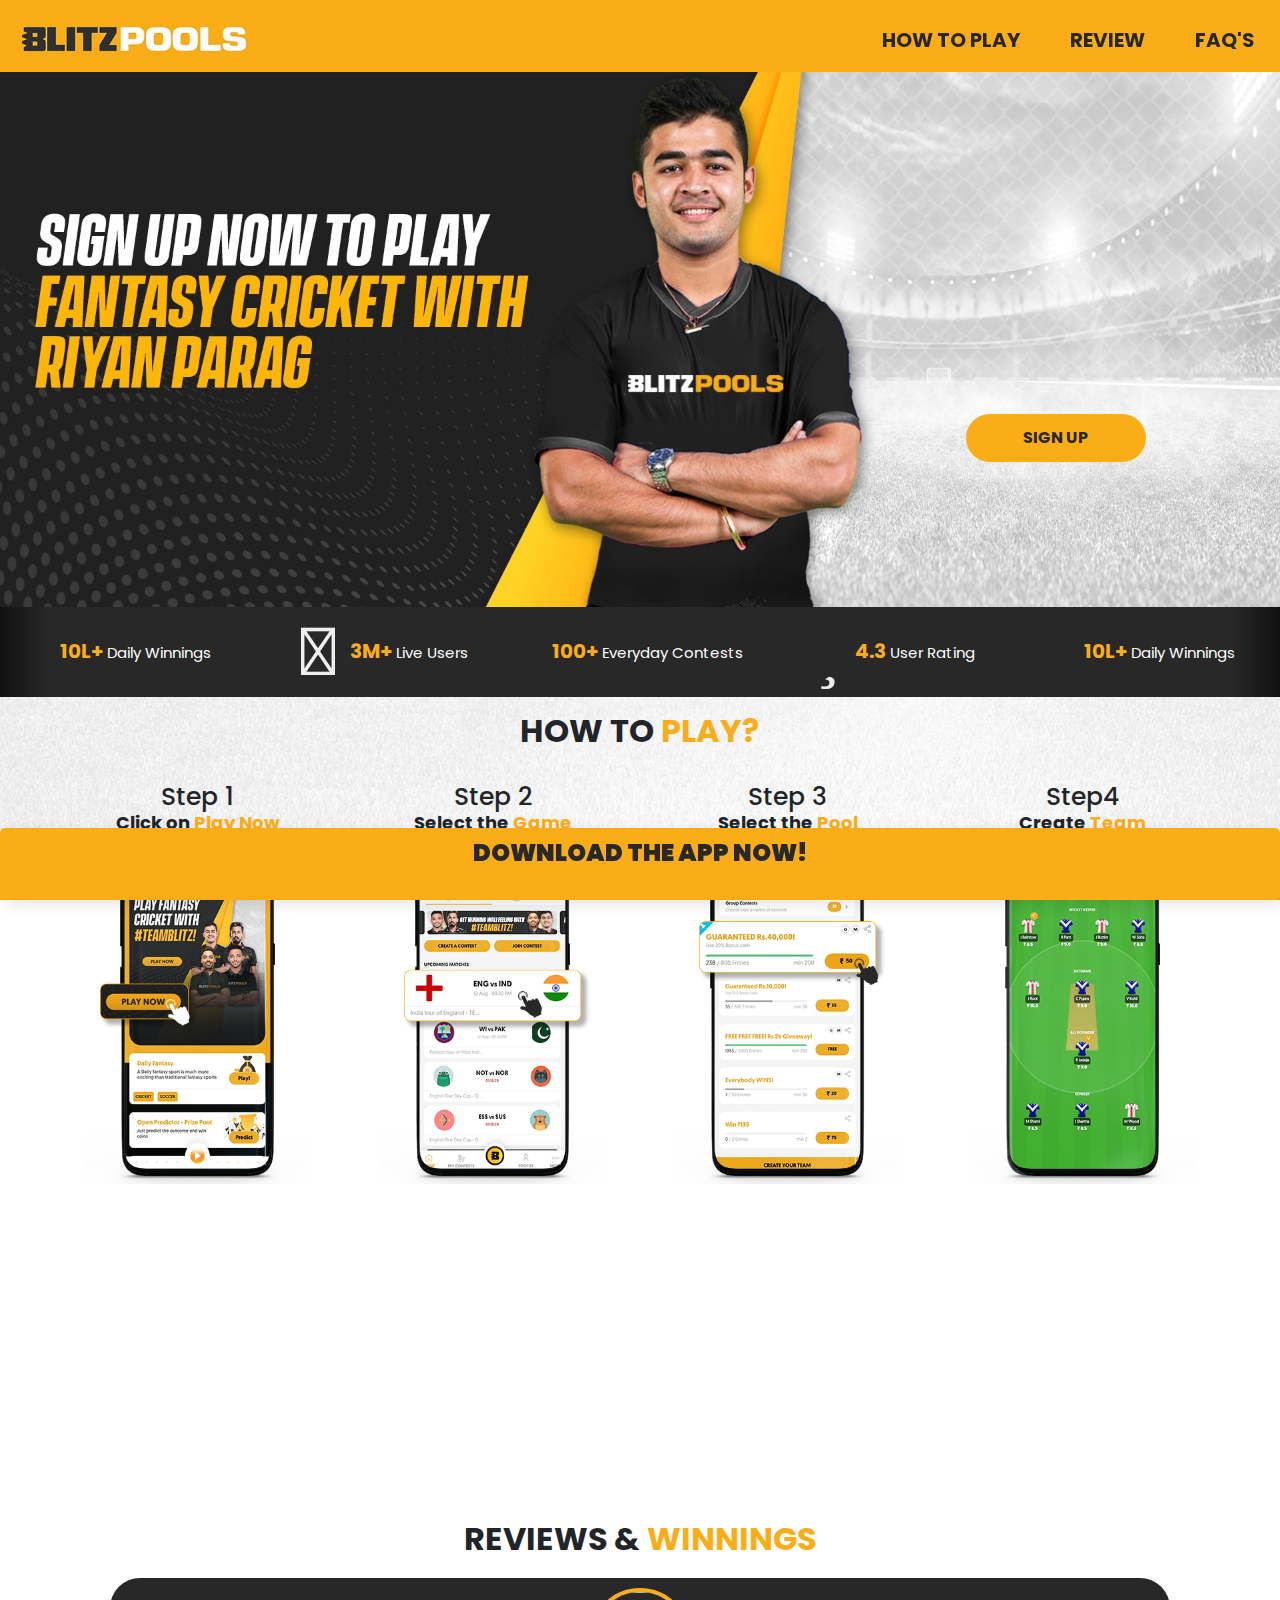
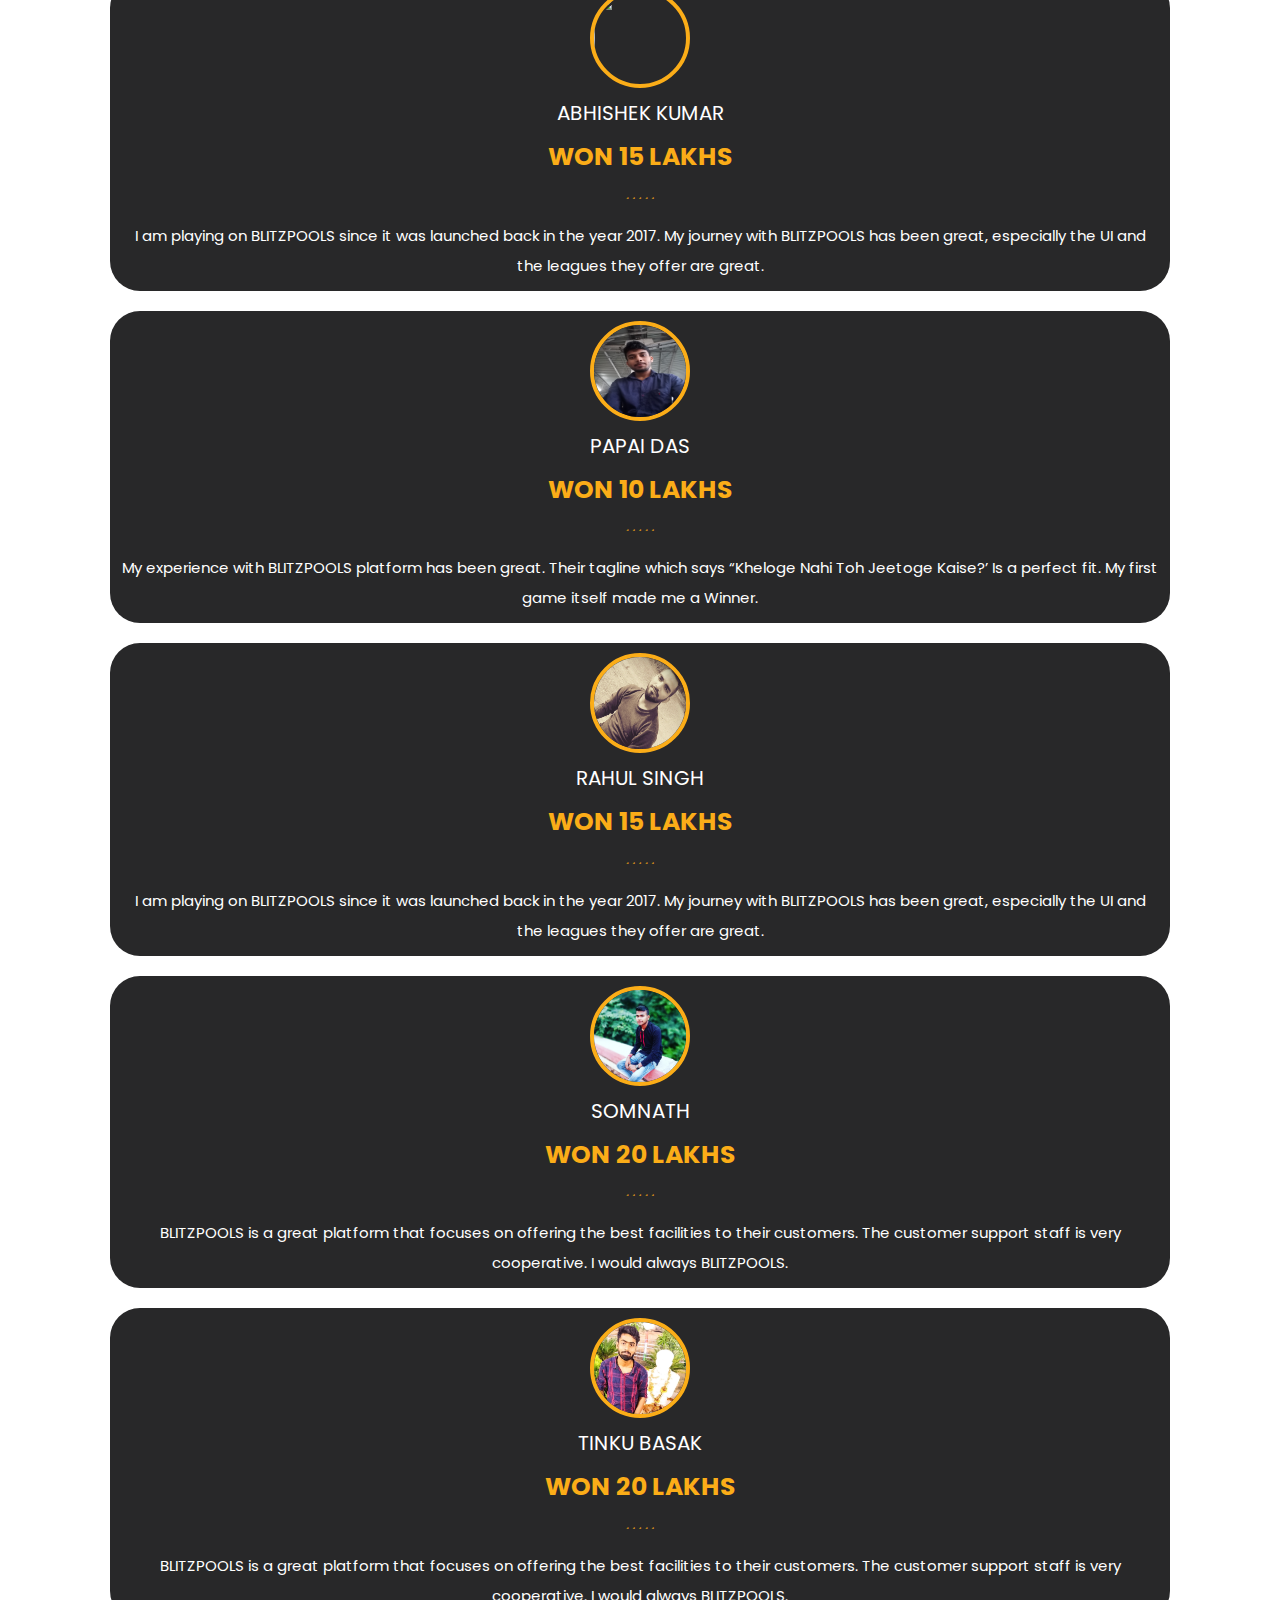
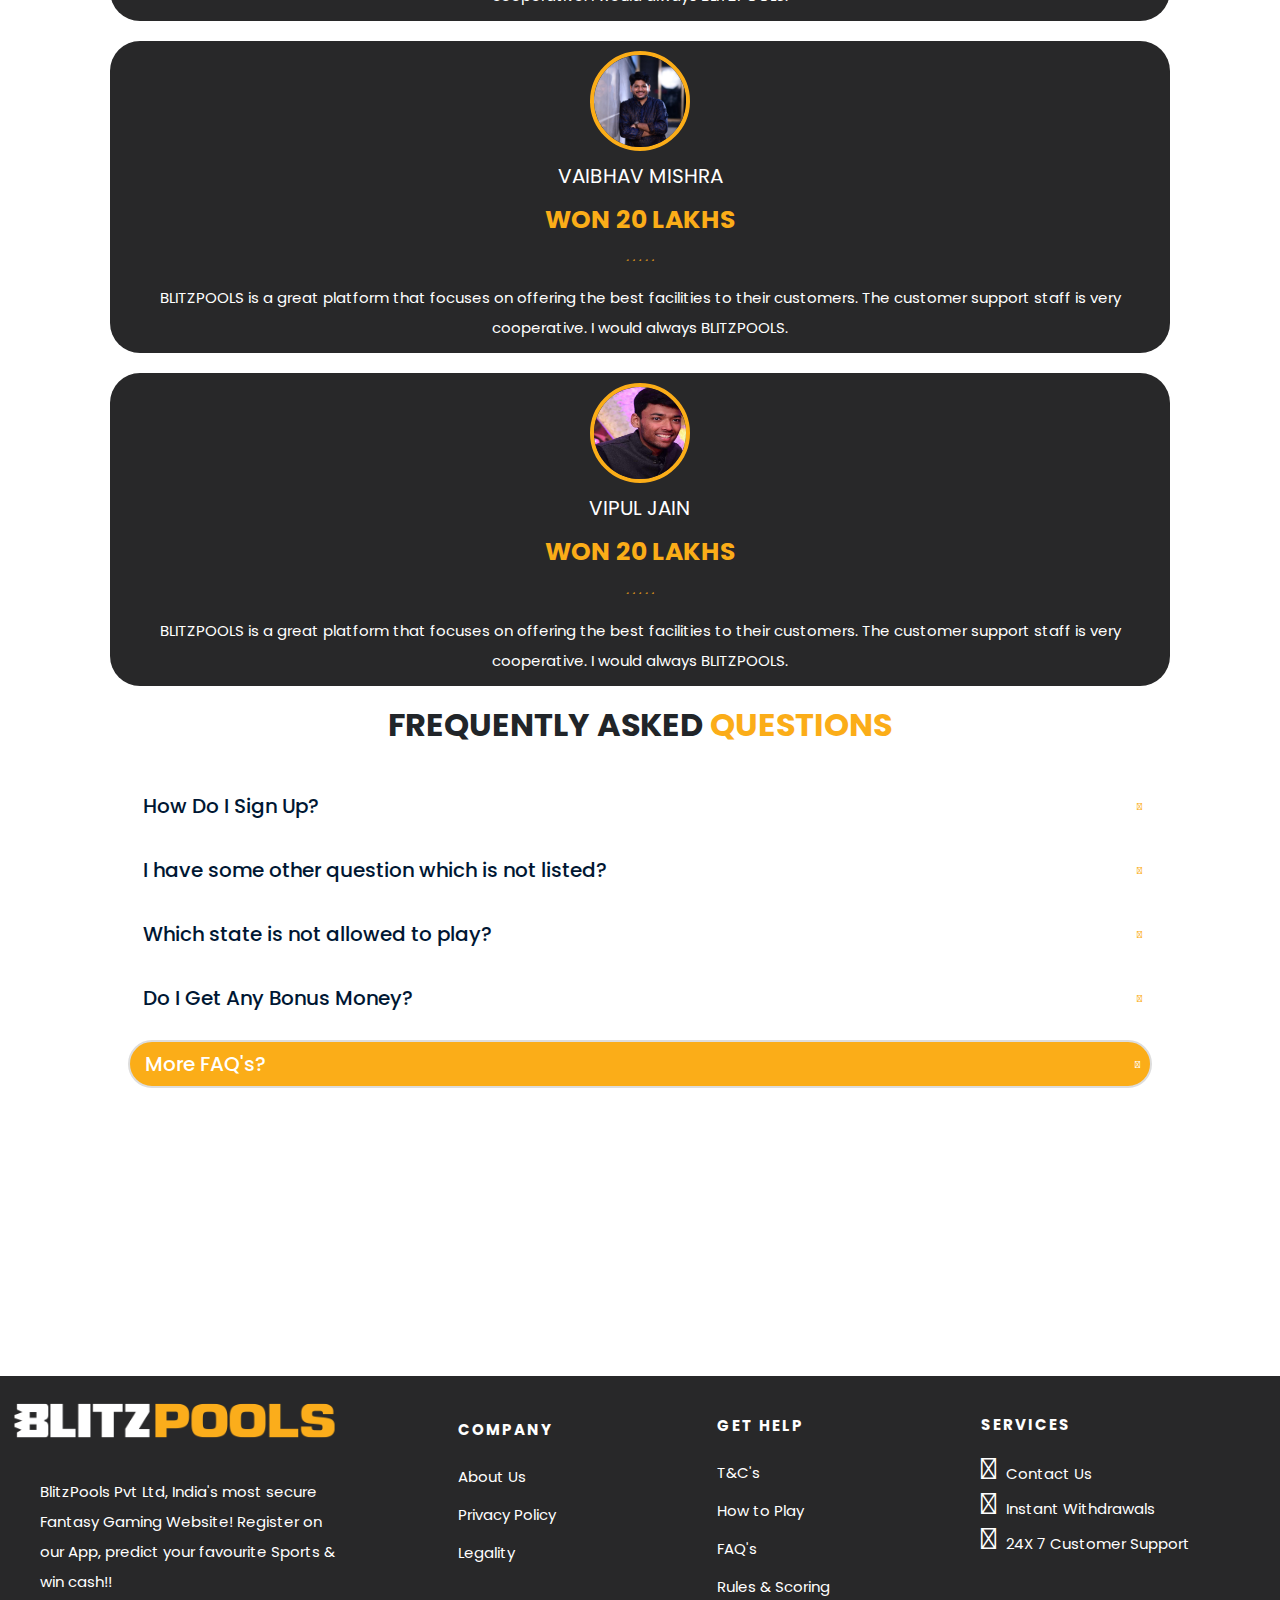
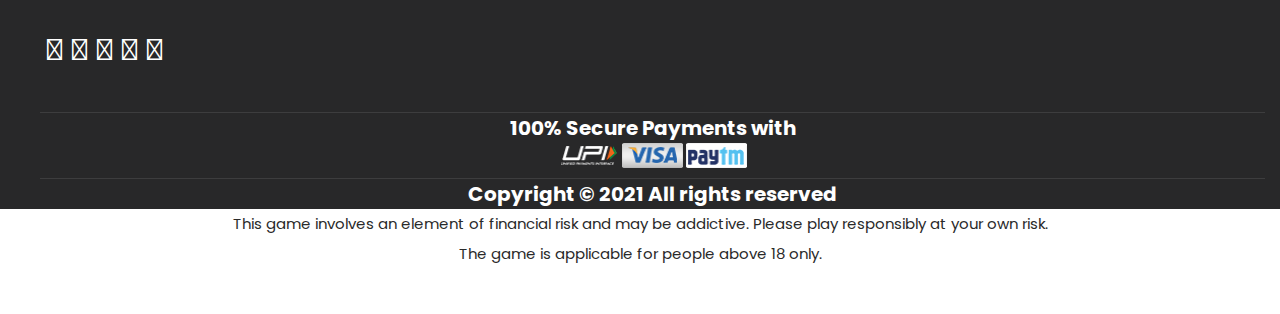
==== commit f54afc98: "Update index.html" ====
--- a/index.html
+++ b/index.html
@@ -432,12 +432,12 @@
 
 
 <div class="accordion active">
-  <h5>Have more Questions?</h5>
+  <h5>More FAQ's?</h5>
   <i class="fas fa-minus"></i>
   <i class="fas fa-plus"></i>
 </div>
 <div class="panal main">
-  <a href="/faq.html" target="_blank"><p>Load more...</p></a>
+  <a href="/faq.html" target="_blank"><p>Click here...</p></a>
 </div>
 
 
@@ -509,7 +509,7 @@
                   <li>      <a href="/t&c.html" target="_blank">T&C's</a></li>
                     <li>     <a href="/play.html" target="_blank">How to Play</a></li>
                       <li>    <a href="/faq.html" target="_blank">FAQ's</a></li>
-                        <li>  <a href="#downloading">Rules & Scoring </a></li>
+                        <li>  <a href="/rules.html" target="_blank">Rules & Scoring </a></li>
                         <li>  <a href="#downloading" style="color: #282829;" >Rules & Scoring </a></li>
 
 
